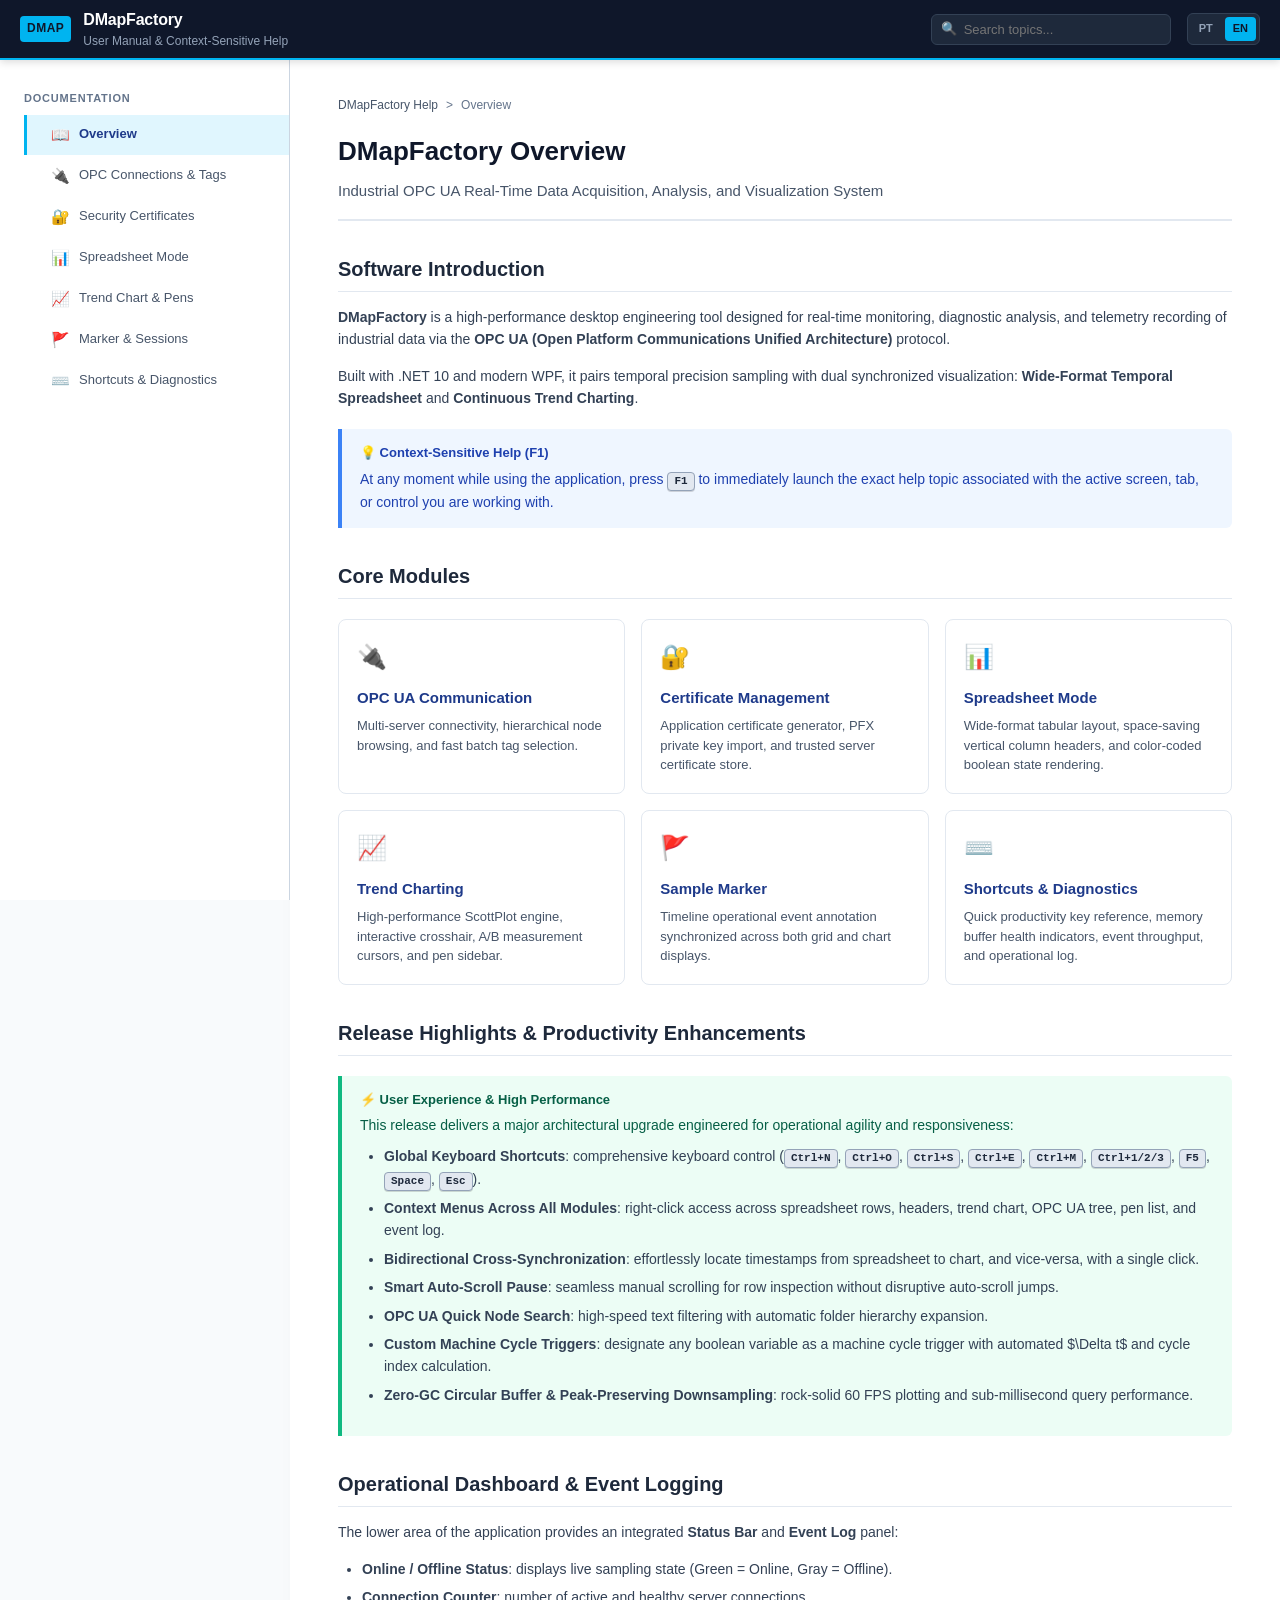
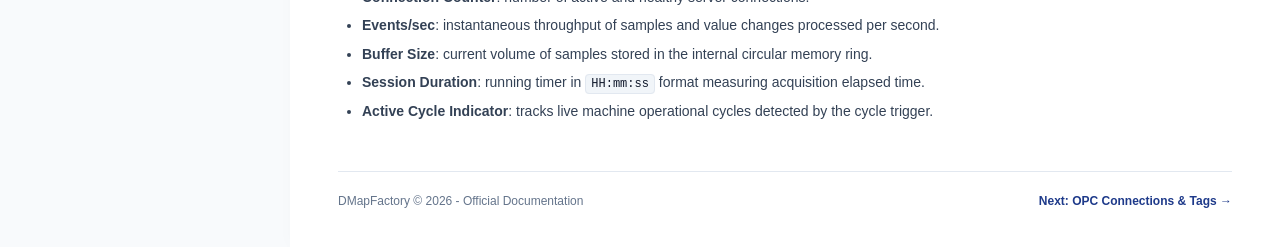
==== src/DMapFactory.App/Help/en-US/index.html @ e3412590 "initial commit" ====
<!DOCTYPE html>
<html lang="en-US">
<head>
  <meta charset="UTF-8">
  <meta name="viewport" content="width=device-width, initial-scale=1.0">
  <title>Overview &amp; Introduction - DMapFactory Help</title>
  <link rel="stylesheet" href="../assets/css/help.css">
  <script defer src="../assets/js/help.js"></script>
</head>
<body>

  <!-- Topbar -->
  <header class="topbar">
    <a href="index.html" class="brand">
      <span class="brand-badge">DMAP</span>
      <div>
        <div class="brand-title">DMapFactory</div>
        <div class="brand-subtitle">User Manual &amp; Context-Sensitive Help</div>
      </div>
    </a>
    <div class="topbar-actions">
      <div class="search-box">
        <span class="search-icon">🔍</span>
        <input type="text" class="search-input" placeholder="Search topics..." />
      </div>
      <div class="lang-switch">
        <a href="#" class="lang-btn" data-lang="pt-BR">PT</a>
        <a href="#" class="lang-btn active" data-lang="en-US">EN</a>
      </div>
    </div>
  </header>

  <!-- Layout Container -->
  <div class="layout-container">
    
    <!-- Sidebar Navigation -->
    <nav class="sidebar">
      <div class="sidebar-heading">Documentation</div>
      <ul class="nav-list">
        <li class="nav-item">
          <a href="index.html" class="nav-link active">
            <span class="nav-icon">📖</span> Overview
          </a>
        </li>
        <li class="nav-item">
          <a href="opc-connection.html" class="nav-link">
            <span class="nav-icon">🔌</span> OPC Connections &amp; Tags
          </a>
        </li>
        <li class="nav-item">
          <a href="certificates.html" class="nav-link">
            <span class="nav-icon">🔐</span> Security Certificates
          </a>
        </li>
        <li class="nav-item">
          <a href="spreadsheet.html" class="nav-link">
            <span class="nav-icon">📊</span> Spreadsheet Mode
          </a>
        </li>
        <li class="nav-item">
          <a href="chart.html" class="nav-link">
            <span class="nav-icon">📈</span> Trend Chart &amp; Pens
          </a>
        </li>
        <li class="nav-item">
          <a href="marker.html" class="nav-link">
            <span class="nav-icon">🚩</span> Marker &amp; Sessions
          </a>
        </li>
        <li class="nav-item">
          <a href="shortcuts.html" class="nav-link">
            <span class="nav-icon">⌨️</span> Shortcuts &amp; Diagnostics
          </a>
        </li>
      </ul>
    </nav>

    <!-- Content Area -->
    <main class="content-wrapper">
      <div class="breadcrumb">
        <a href="index.html">DMapFactory Help</a> &gt; <span>Overview</span>
      </div>

      <header class="topic-header">
        <h1>DMapFactory Overview</h1>
        <div class="topic-subtitle">Industrial OPC UA Real-Time Data Acquisition, Analysis, and Visualization System</div>
      </header>

      <section>
        <h2>Software Introduction</h2>
        <p><strong>DMapFactory</strong> is a high-performance desktop engineering tool designed for real-time monitoring, diagnostic analysis, and telemetry recording of industrial data via the <strong>OPC UA (Open Platform Communications Unified Architecture)</strong> protocol.</p>
        <p>Built with .NET 10 and modern WPF, it pairs temporal precision sampling with dual synchronized visualization: <strong>Wide-Format Temporal Spreadsheet</strong> and <strong>Continuous Trend Charting</strong>.</p>

        <div class="callout callout-info">
          <div class="callout-title">💡 Context-Sensitive Help (F1)</div>
          At any moment while using the application, press <kbd>F1</kbd> to immediately launch the exact help topic associated with the active screen, tab, or control you are working with.
        </div>

        <h2>Core Modules</h2>
        <div class="card-grid">
          <a href="opc-connection.html" class="card">
            <div class="card-icon">🔌</div>
            <div class="card-title">OPC UA Communication</div>
            <div class="card-desc">Multi-server connectivity, hierarchical node browsing, and fast batch tag selection.</div>
          </a>
          <a href="certificates.html" class="card">
            <div class="card-icon">🔐</div>
            <div class="card-title">Certificate Management</div>
            <div class="card-desc">Application certificate generator, PFX private key import, and trusted server certificate store.</div>
          </a>
          <a href="spreadsheet.html" class="card">
            <div class="card-icon">📊</div>
            <div class="card-title">Spreadsheet Mode</div>
            <div class="card-desc">Wide-format tabular layout, space-saving vertical column headers, and color-coded boolean state rendering.</div>
          </a>
          <a href="chart.html" class="card">
            <div class="card-icon">📈</div>
            <div class="card-title">Trend Charting</div>
            <div class="card-desc">High-performance ScottPlot engine, interactive crosshair, A/B measurement cursors, and pen sidebar.</div>
          </a>
          <a href="marker.html" class="card">
            <div class="card-icon">🚩</div>
            <div class="card-title">Sample Marker</div>
            <div class="card-desc">Timeline operational event annotation synchronized across both grid and chart displays.</div>
          </a>
          <a href="shortcuts.html" class="card">
            <div class="card-icon">⌨️</div>
            <div class="card-title">Shortcuts &amp; Diagnostics</div>
            <div class="card-desc">Quick productivity key reference, memory buffer health indicators, event throughput, and operational log.</div>
          </a>
        </div>

        <h2 id="highlights">Release Highlights &amp; Productivity Enhancements</h2>
        <div class="callout callout-tip">
          <div class="callout-title">⚡ User Experience &amp; High Performance</div>
          This release delivers a major architectural upgrade engineered for operational agility and responsiveness:
          <ul style="margin-top: 8px;">
            <li><strong>Global Keyboard Shortcuts</strong>: comprehensive keyboard control (<kbd>Ctrl+N</kbd>, <kbd>Ctrl+O</kbd>, <kbd>Ctrl+S</kbd>, <kbd>Ctrl+E</kbd>, <kbd>Ctrl+M</kbd>, <kbd>Ctrl+1/2/3</kbd>, <kbd>F5</kbd>, <kbd>Space</kbd>, <kbd>Esc</kbd>).</li>
            <li><strong>Context Menus Across All Modules</strong>: right-click access across spreadsheet rows, headers, trend chart, OPC UA tree, pen list, and event log.</li>
            <li><strong>Bidirectional Cross-Synchronization</strong>: effortlessly locate timestamps from spreadsheet to chart, and vice-versa, with a single click.</li>
            <li><strong>Smart Auto-Scroll Pause</strong>: seamless manual scrolling for row inspection without disruptive auto-scroll jumps.</li>
            <li><strong>OPC UA Quick Node Search</strong>: high-speed text filtering with automatic folder hierarchy expansion.</li>
            <li><strong>Custom Machine Cycle Triggers</strong>: designate any boolean variable as a machine cycle trigger with automated $\Delta t$ and cycle index calculation.</li>
            <li><strong>Zero-GC Circular Buffer &amp; Peak-Preserving Downsampling</strong>: rock-solid 60 FPS plotting and sub-millisecond query performance.</li>
          </ul>
        </div>

        <h2 id="log-panel">Operational Dashboard &amp; Event Logging</h2>
        <p>The lower area of the application provides an integrated <strong>Status Bar</strong> and <strong>Event Log</strong> panel:</p>
        <ul>
          <li><strong>Online / Offline Status</strong>: displays live sampling state (Green = Online, Gray = Offline).</li>
          <li><strong>Connection Counter</strong>: number of active and healthy server connections.</li>
          <li><strong>Events/sec</strong>: instantaneous throughput of samples and value changes processed per second.</li>
          <li><strong>Buffer Size</strong>: current volume of samples stored in the internal circular memory ring.</li>
          <li><strong>Session Duration</strong>: running timer in <code>HH:mm:ss</code> format measuring acquisition elapsed time.</li>
          <li><strong>Active Cycle Indicator</strong>: tracks live machine operational cycles detected by the cycle trigger.</li>
        </ul>
      </section>

      <footer class="topic-footer">
        <div>DMapFactory &copy; 2026 - Official Documentation</div>
        <a href="opc-connection.html" class="btn-nav">Next: OPC Connections &amp; Tags &rarr;</a>
      </footer>
    </main>
  </div>

</body>
</html>
---- src/DMapFactory.App/Help/assets/css/help.css ----
/* ==========================================================================
   DMapFactory Help System - Modern Responsive Offline Stylesheet
   Palette: Slate & Dark Blue (#0F172A, #1E3A8A) with Sky-Blue (#00B4F0)
   ========================================================================== */

:root {
  --font-family: -apple-system, BlinkMacSystemFont, "Segoe UI", Roboto, "Helvetica Neue", Arial, sans-serif;
  --font-mono: Consolas, "Segoe UI Mono", "Courier New", monospace;
  
  --bg-page: #F8FAFC;
  --bg-surface: #FFFFFF;
  --bg-surface-alt: #F1F5F9;
  --border-color: #CBD5E1;
  --border-light: #E2E8F0;
  
  --text-main: #0F172A;
  --text-muted: #475569;
  --text-light: #64748B;
  
  --primary: #1E3A8A;
  --primary-hover: #172554;
  --accent: #00B4F0;
  --accent-soft: rgba(0, 180, 240, 0.12);
  --accent-border: #00B4F0;
  
  --success-bg: #ECFDF5;
  --success-border: #10B981;
  --success-text: #065F46;
  
  --warning-bg: #FFFBEB;
  --warning-border: #F59E0B;
  --warning-text: #92400E;
  
  --info-bg: #EFF6FF;
  --info-border: #3B82F6;
  --info-text: #1E40AF;
  
  --kbd-bg: #E2E8F0;
  --kbd-border: #94A3B8;
  --kbd-text: #1E293B;

  --sidebar-width: 290px;
  --header-height: 60px;
}

* {
  box-sizing: border-box;
  margin: 0;
  padding: 0;
}

body {
  font-family: var(--font-family);
  font-size: 14px;
  line-height: 1.6;
  color: var(--text-main);
  background-color: var(--bg-page);
  display: flex;
  min-height: 100vh;
  flex-direction: column;
}

/* ==========================================================================
   Header Topbar
   ========================================================================== */
.topbar {
  position: sticky;
  top: 0;
  height: var(--header-height);
  background: #0F172A;
  color: #FFFFFF;
  display: flex;
  align-items: center;
  justify-content: space-between;
  padding: 0 20px;
  border-bottom: 2px solid var(--accent);
  z-index: 100;
  box-shadow: 0 2px 8px rgba(0, 0, 0, 0.15);
}

.brand {
  display: flex;
  align-items: center;
  gap: 12px;
  text-decoration: none;
  color: #FFFFFF;
}

.brand-badge {
  background: var(--accent);
  color: #0F172A;
  font-weight: 800;
  font-size: 12px;
  padding: 3px 7px;
  border-radius: 4px;
  letter-spacing: 0.5px;
}

.brand-title {
  font-size: 16px;
  font-weight: 700;
  letter-spacing: -0.2px;
}

.brand-subtitle {
  font-size: 12px;
  color: #94A3B8;
  font-weight: 400;
}

.topbar-actions {
  display: flex;
  align-items: center;
  gap: 16px;
}

.search-box {
  position: relative;
}

.search-input {
  background: #1E293B;
  border: 1px solid #334155;
  color: #F8FAFC;
  padding: 7px 12px 7px 32px;
  border-radius: 6px;
  font-size: 13px;
  width: 240px;
  transition: all 0.2s ease;
}

.search-input:focus {
  outline: none;
  border-color: var(--accent);
  width: 300px;
  box-shadow: 0 0 0 2px rgba(0, 180, 240, 0.2);
}

.search-icon {
  position: absolute;
  left: 10px;
  top: 50%;
  transform: translateY(-50%);
  color: #64748B;
  font-size: 13px;
  pointer-events: none;
}

.lang-switch {
  display: flex;
  gap: 4px;
  background: #1E293B;
  padding: 3px;
  border-radius: 6px;
  border: 1px solid #334155;
}

.lang-btn {
  color: #94A3B8;
  text-decoration: none;
  font-size: 11px;
  font-weight: 600;
  padding: 3px 8px;
  border-radius: 4px;
  transition: all 0.15s;
}

.lang-btn:hover {
  color: #F8FAFC;
}

.lang-btn.active {
  background: var(--accent);
  color: #0F172A;
  font-weight: 700;
}

/* ==========================================================================
   Main Layout: Sidebar + Content
   ========================================================================== */
.layout-container {
  display: flex;
  flex: 1;
  position: relative;
}

.sidebar {
  width: var(--sidebar-width);
  background: var(--bg-surface);
  border-right: 1px solid var(--border-color);
  padding: 20px 0;
  display: flex;
  flex-direction: column;
  position: sticky;
  top: var(--header-height);
  height: calc(100vh - var(--header-height));
  overflow-y: auto;
  flex-shrink: 0;
}

.sidebar-heading {
  font-size: 11px;
  font-weight: 700;
  text-transform: uppercase;
  letter-spacing: 0.8px;
  color: var(--text-light);
  padding: 10px 24px 6px;
}

.nav-list {
  list-style: none;
}

.nav-item {
  margin: 1px 0;
}

.nav-link {
  display: flex;
  align-items: center;
  gap: 10px;
  padding: 8px 24px;
  color: var(--text-muted);
  text-decoration: none;
  font-size: 13px;
  font-weight: 500;
  transition: all 0.15s ease;
  border-left: 3px solid transparent;
}

.nav-link:hover {
  background: var(--bg-surface-alt);
  color: var(--primary);
}

.nav-link.active {
  background: var(--accent-soft);
  color: var(--primary);
  font-weight: 600;
  border-left-color: var(--accent);
}

.nav-icon {
  font-size: 15px;
  color: var(--text-light);
  width: 18px;
  text-align: center;
}

.nav-link.active .nav-icon {
  color: var(--accent);
}

/* ==========================================================================
   Content Area
   ========================================================================== */
.content-wrapper {
  flex: 1;
  padding: 36px 48px;
  max-width: 1020px;
  margin: 0 auto;
  background: var(--bg-surface);
  min-height: calc(100vh - var(--header-height));
  box-shadow: 0 0 16px rgba(0, 0, 0, 0.02);
}

.breadcrumb {
  display: flex;
  align-items: center;
  gap: 8px;
  font-size: 12px;
  color: var(--text-light);
  margin-bottom: 16px;
}

.breadcrumb a {
  color: var(--text-muted);
  text-decoration: none;
}

.breadcrumb a:hover {
  color: var(--accent);
  text-decoration: underline;
}

.topic-header {
  border-bottom: 2px solid var(--border-light);
  padding-bottom: 16px;
  margin-bottom: 24px;
}

h1 {
  font-size: 26px;
  font-weight: 700;
  color: #0F172A;
  margin-bottom: 6px;
}

.topic-subtitle {
  font-size: 15px;
  color: var(--text-muted);
}

h2 {
  font-size: 20px;
  font-weight: 600;
  color: #1E293B;
  margin: 32px 0 14px;
  padding-bottom: 6px;
  border-bottom: 1px solid var(--border-light);
  display: flex;
  align-items: center;
  gap: 8px;
}

h3 {
  font-size: 16px;
  font-weight: 600;
  color: #334155;
  margin: 24px 0 10px;
}

p {
  margin-bottom: 14px;
  color: #334155;
}

ul, ol {
  margin: 0 0 16px 24px;
  color: #334155;
}

li {
  margin-bottom: 6px;
}

/* ==========================================================================
   Callouts / Boxes
   ========================================================================== */
.callout {
  border-left: 4px solid var(--border-color);
  padding: 14px 18px;
  border-radius: 0 6px 6px 0;
  margin: 20px 0;
  background: var(--bg-surface-alt);
}

.callout-title {
  font-weight: 700;
  font-size: 13px;
  margin-bottom: 4px;
  display: flex;
  align-items: center;
  gap: 6px;
}

.callout-tip {
  background: var(--success-bg);
  border-left-color: var(--success-border);
  color: var(--success-text);
}
.callout-tip .callout-title { color: var(--success-text); }

.callout-info {
  background: var(--info-bg);
  border-left-color: var(--info-border);
  color: var(--info-text);
}
.callout-info .callout-title { color: var(--info-text); }

.callout-warning {
  background: var(--warning-bg);
  border-left-color: var(--warning-border);
  color: var(--warning-text);
}
.callout-warning .callout-title { color: var(--warning-text); }

/* ==========================================================================
   Badges, Keys, Code
   ========================================================================== */
kbd {
  display: inline-block;
  padding: 2px 6px;
  font-size: 11px;
  font-family: var(--font-mono);
  line-height: 1.2;
  color: var(--kbd-text);
  background-color: var(--kbd-bg);
  border: 1px solid var(--kbd-border);
  border-radius: 4px;
  box-shadow: 0 1px 0 rgba(0, 0, 0, 0.15);
  font-weight: 600;
}

code {
  font-family: var(--font-mono);
  font-size: 12px;
  background: var(--bg-surface-alt);
  padding: 2px 5px;
  border-radius: 4px;
  border: 1px solid var(--border-light);
  color: #0F172A;
}

pre {
  background: #0F172A;
  color: #F8FAFC;
  padding: 16px;
  border-radius: 6px;
  overflow-x: auto;
  font-family: var(--font-mono);
  font-size: 12px;
  line-height: 1.5;
  margin-bottom: 16px;
}

/* ==========================================================================
   Tables
   ========================================================================== */
.help-table {
  width: 100%;
  border-collapse: collapse;
  margin: 18px 0;
  font-size: 13px;
}

.help-table th, .help-table td {
  padding: 10px 14px;
  border: 1px solid var(--border-light);
  text-align: left;
}

.help-table th {
  background: var(--bg-surface-alt);
  font-weight: 600;
  color: #1E293B;
}

.help-table tr:hover {
  background: #F8FAFC;
}

/* ==========================================================================
   Feature Cards Grid
   ========================================================================== */
.card-grid {
  display: grid;
  grid-template-columns: repeat(auto-fill, minmax(280px, 1fr));
  gap: 16px;
  margin: 20px 0 28px;
}

.card {
  background: var(--bg-surface);
  border: 1px solid var(--border-light);
  border-radius: 8px;
  padding: 18px;
  text-decoration: none;
  color: inherit;
  transition: all 0.2s ease;
  display: flex;
  flex-direction: column;
}

.card:hover {
  border-color: var(--accent);
  box-shadow: 0 4px 12px rgba(0, 180, 240, 0.12);
  transform: translateY(-2px);
}

.card-icon {
  font-size: 24px;
  margin-bottom: 10px;
}

.card-title {
  font-size: 15px;
  font-weight: 600;
  color: var(--primary);
  margin-bottom: 6px;
}

.card-desc {
  font-size: 13px;
  color: var(--text-muted);
  line-height: 1.5;
}

/* ==========================================================================
   Footer
   ========================================================================== */
.topic-footer {
  margin-top: 48px;
  padding-top: 20px;
  border-top: 1px solid var(--border-light);
  display: flex;
  justify-content: space-between;
  align-items: center;
  font-size: 12px;
  color: var(--text-light);
}

.btn-nav {
  display: inline-flex;
  align-items: center;
  gap: 6px;
  color: var(--primary);
  text-decoration: none;
  font-weight: 600;
}

.btn-nav:hover {
  color: var(--accent);
}

/* Responsive */
@media (max-width: 860px) {
  .sidebar {
    display: none;
  }
  .content-wrapper {
    padding: 24px;
  }
  .search-input {
    width: 160px;
  }
}
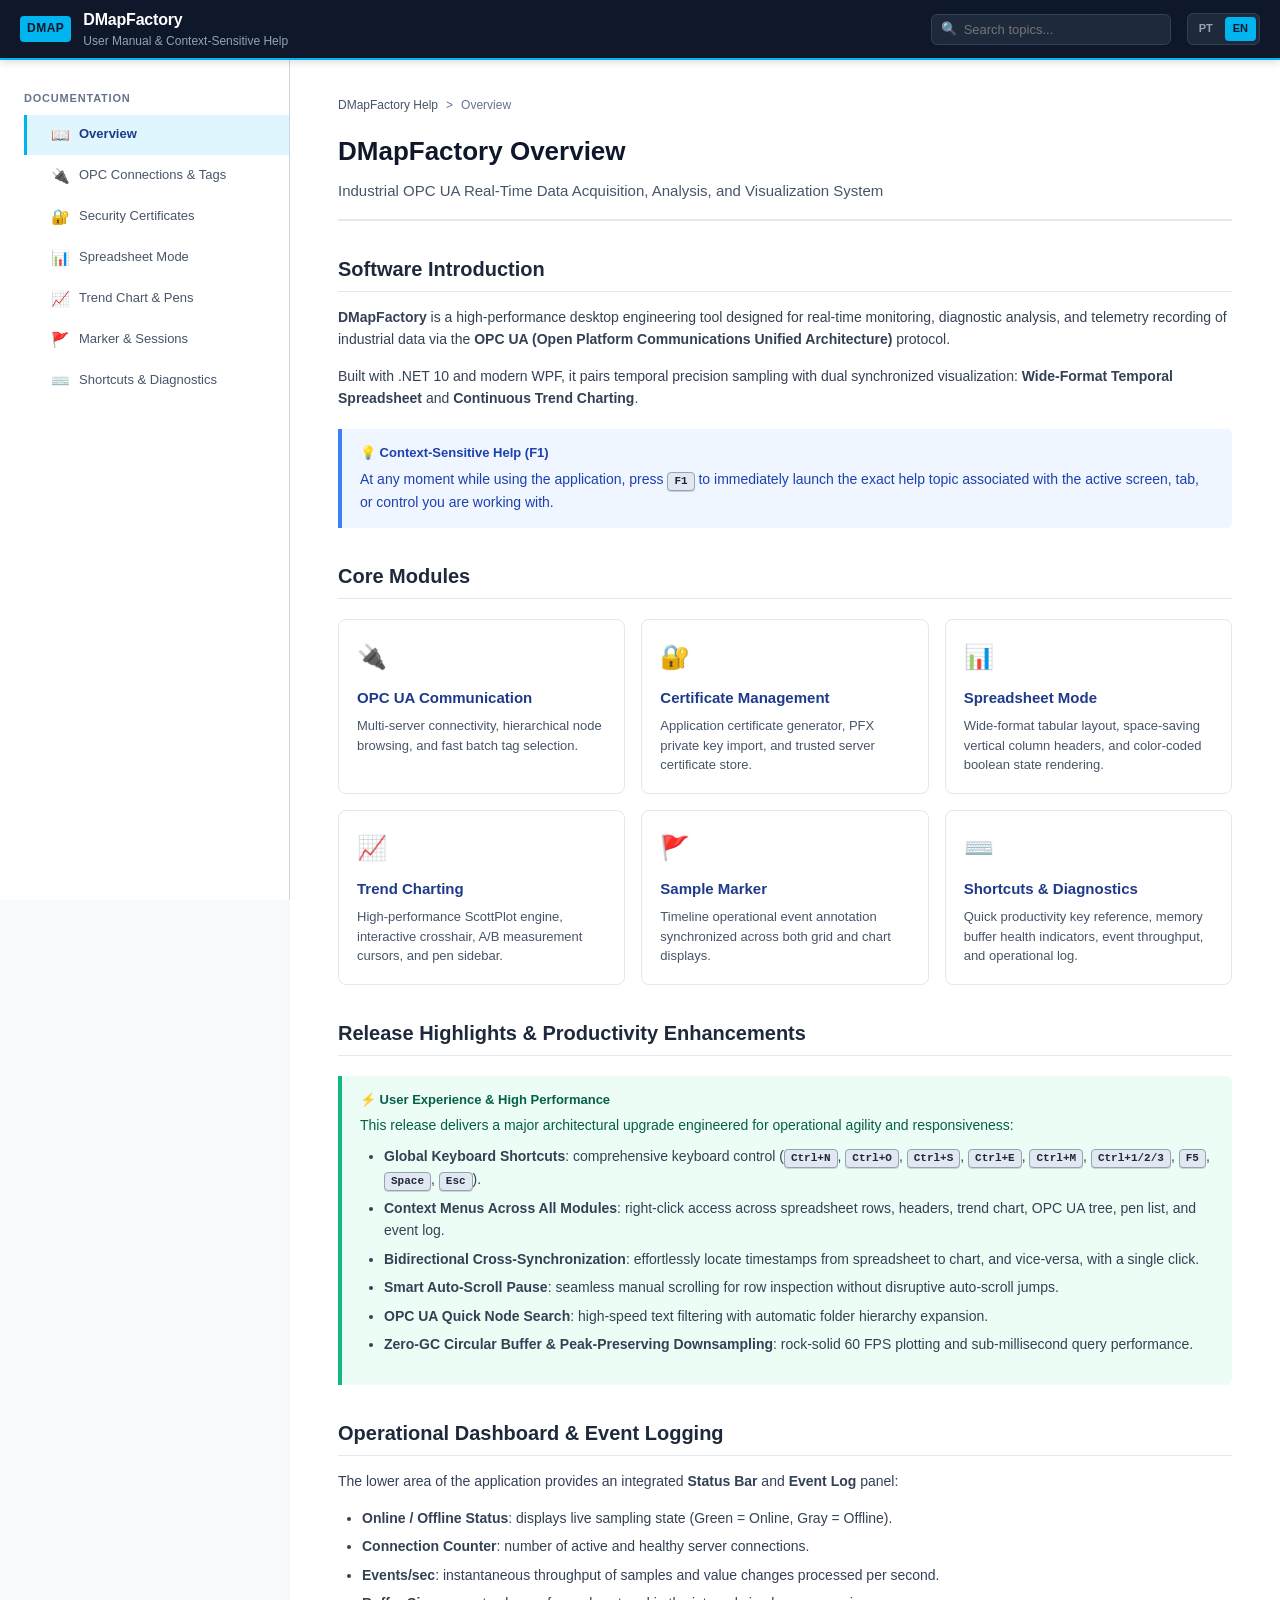
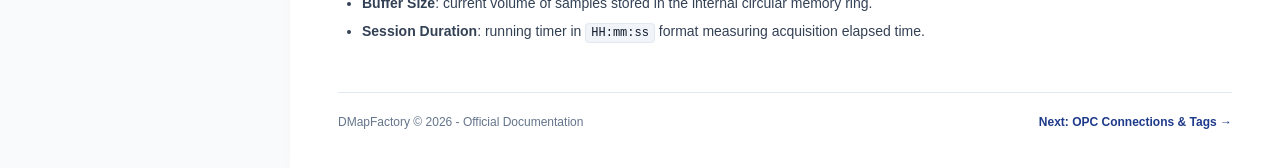
==== commit 4d4fe9d8: "refactor(cycle): remove gatilho de ciclo de maquina e objetos graficos correlacionados" ====
--- a/src/DMapFactory.App/Help/en-US/index.html
+++ b/src/DMapFactory.App/Help/en-US/index.html
@@ -140,7 +140,6 @@
             <li><strong>Bidirectional Cross-Synchronization</strong>: effortlessly locate timestamps from spreadsheet to chart, and vice-versa, with a single click.</li>
             <li><strong>Smart Auto-Scroll Pause</strong>: seamless manual scrolling for row inspection without disruptive auto-scroll jumps.</li>
             <li><strong>OPC UA Quick Node Search</strong>: high-speed text filtering with automatic folder hierarchy expansion.</li>
-            <li><strong>Custom Machine Cycle Triggers</strong>: designate any boolean variable as a machine cycle trigger with automated $\Delta t$ and cycle index calculation.</li>
             <li><strong>Zero-GC Circular Buffer &amp; Peak-Preserving Downsampling</strong>: rock-solid 60 FPS plotting and sub-millisecond query performance.</li>
           </ul>
         </div>
@@ -153,7 +152,6 @@
           <li><strong>Events/sec</strong>: instantaneous throughput of samples and value changes processed per second.</li>
           <li><strong>Buffer Size</strong>: current volume of samples stored in the internal circular memory ring.</li>
           <li><strong>Session Duration</strong>: running timer in <code>HH:mm:ss</code> format measuring acquisition elapsed time.</li>
-          <li><strong>Active Cycle Indicator</strong>: tracks live machine operational cycles detected by the cycle trigger.</li>
         </ul>
       </section>
 
